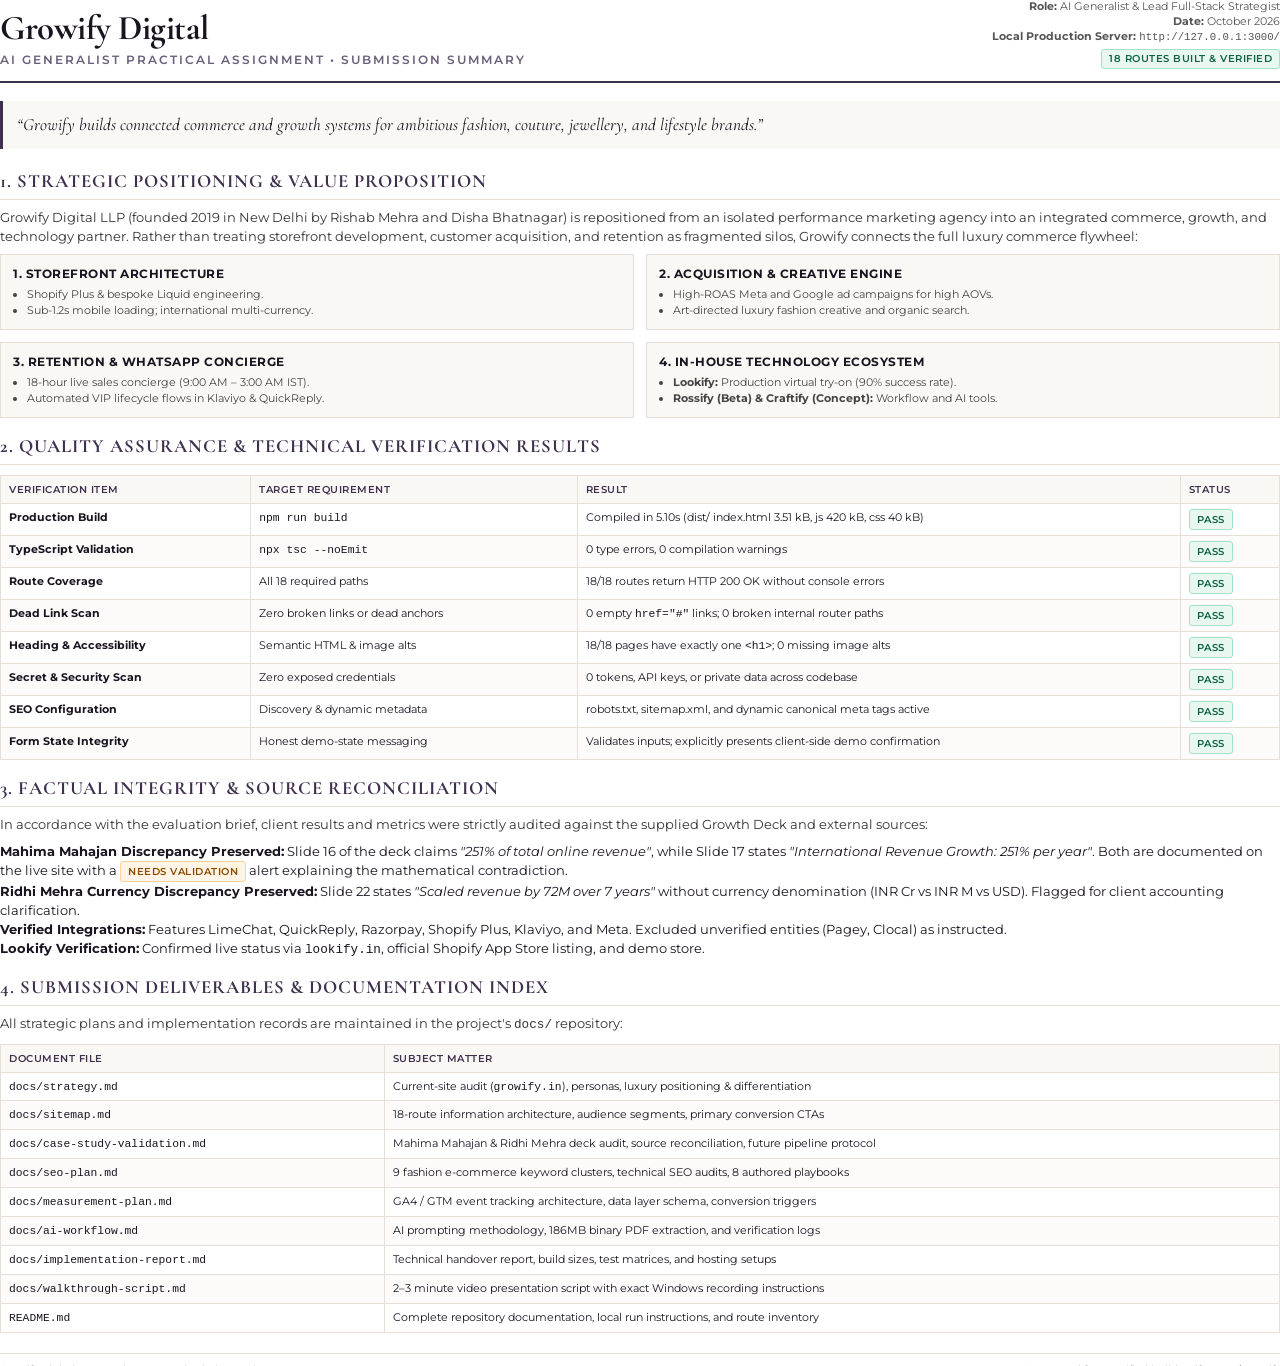
==== submission/summary_template.html @ 9dc59049 "docs: add root README, submission summary, walkthrough script, deployment configs, and submission PD" ====
<!DOCTYPE html>
<html lang="en">
<head>
  <meta charset="UTF-8">
  <title>Executive Submission Summary — Growify Digital</title>
  <style>
    @import url('https://fonts.googleapis.com/css2?family=Cormorant+Garamond:ital,wght@0,400;0,600;0,700;1,400&family=Montserrat:wght@300;400;500;600;700&display=swap');
    
    @page {
      size: A4;
      margin: 18mm 16mm 18mm 16mm;
    }
    
    * {
      box-sizing: border-box;
      margin: 0;
      padding: 0;
    }

    body {
      font-family: 'Montserrat', sans-serif;
      font-size: 9.5pt;
      line-height: 1.5;
      color: #1A1420;
      background: #FFFFFF;
      -webkit-print-color-adjust: exact;
      print-color-adjust: exact;
    }

    .header-bar {
      border-bottom: 2px solid #3F304D;
      padding-bottom: 12px;
      margin-bottom: 18px;
      display: flex;
      justify-content: space-between;
      align-items: flex-end;
    }

    .brand-title {
      font-family: 'Cormorant Garamond', Georgia, serif;
      font-size: 26pt;
      font-weight: 700;
      letter-spacing: -0.5px;
      color: #1A1420;
      line-height: 1.1;
    }

    .brand-subtitle {
      font-size: 9pt;
      text-transform: uppercase;
      letter-spacing: 2px;
      color: #6B5E7B;
      font-weight: 600;
      margin-top: 4px;
    }

    .meta-box {
      text-align: right;
      font-size: 8pt;
      color: #555;
      line-height: 1.4;
    }

    .badge {
      display: inline-block;
      padding: 2px 7px;
      border-radius: 3px;
      font-size: 7.5pt;
      font-weight: 600;
      text-transform: uppercase;
      letter-spacing: 0.5px;
    }

    .badge-plum {
      background: #F3EBF7;
      color: #3F304D;
      border: 1px solid #BB96DA;
    }

    .badge-pass {
      background: #E8F7F0;
      color: #0E6245;
      border: 1px solid #A3E0C8;
    }

    .badge-validation {
      background: #FFF4E5;
      color: #8C4B00;
      border: 1px solid #FFD199;
    }

    .positioning-card {
      background: #FAF8F5;
      border-left: 3px solid #3F304D;
      padding: 12px 14px;
      margin-bottom: 18px;
    }

    .positioning-text {
      font-family: 'Cormorant Garamond', Georgia, serif;
      font-size: 13pt;
      font-style: italic;
      color: #1A1420;
      line-height: 1.4;
    }

    h2 {
      font-family: 'Cormorant Garamond', Georgia, serif;
      font-size: 14pt;
      font-weight: 700;
      color: #3F304D;
      border-bottom: 1px solid #E5DFD7;
      padding-bottom: 4px;
      margin-top: 14px;
      margin-bottom: 8px;
      text-transform: uppercase;
      letter-spacing: 1px;
    }

    p {
      margin-bottom: 8px;
      color: #333333;
    }

    table {
      width: 100%;
      border-collapse: collapse;
      margin: 10px 0 14px 0;
      font-size: 8.5pt;
    }

    th {
      background: #FAF8F5;
      color: #3F304D;
      text-align: left;
      font-weight: 600;
      padding: 6px 8px;
      border: 1px solid #E5DFD7;
      text-transform: uppercase;
      font-size: 7.5pt;
      letter-spacing: 0.5px;
    }

    td {
      padding: 5px 8px;
      border: 1px solid #E5DFD7;
      vertical-align: top;
    }

    tr:nth-child(even) td {
      background: #FCFBF9;
    }

    .grid-2 {
      display: grid;
      grid-template-columns: 1fr 1fr;
      gap: 12px;
      margin-bottom: 12px;
    }

    .card {
      background: #FAF8F5;
      border: 1px solid #E5DFD7;
      padding: 10px 12px;
    }

    .card h3 {
      font-family: 'Montserrat', sans-serif;
      font-size: 9pt;
      font-weight: 700;
      color: #1A1420;
      margin-bottom: 4px;
      text-transform: uppercase;
      letter-spacing: 0.5px;
    }

    .card ul {
      padding-left: 14px;
      color: #444;
      font-size: 8.5pt;
      line-height: 1.4;
    }

    .footer {
      margin-top: 20px;
      border-top: 1px solid #E5DFD7;
      padding-top: 8px;
      display: flex;
      justify-content: space-between;
      font-size: 7.5pt;
      color: #777;
    }
  </style>
</head>
<body>

  <div class="header-bar">
    <div>
      <div class="brand-title">Growify Digital</div>
      <div class="brand-subtitle">AI Generalist Practical Assignment &bull; Submission Summary</div>
    </div>
    <div class="meta-box">
      <strong>Role:</strong> AI Generalist & Lead Full-Stack Strategist<br>
      <strong>Date:</strong> October 2026<br>
      <strong>Local Production Server:</strong> <code>http://127.0.0.1:3000/</code><br>
      <span class="badge badge-pass" style="margin-top:4px;">18 Routes Built &amp; Verified</span>
    </div>
  </div>

  <div class="positioning-card">
    <div class="positioning-text">
      &ldquo;Growify builds connected commerce and growth systems for ambitious fashion, couture, jewellery, and lifestyle brands.&rdquo;
    </div>
  </div>

  <h2>1. Strategic Positioning &amp; Value Proposition</h2>
  <p>
    Growify Digital LLP (founded 2019 in New Delhi by Rishab Mehra and Disha Bhatnagar) is repositioned from an isolated performance marketing agency into an integrated commerce, growth, and technology partner. Rather than treating storefront development, customer acquisition, and retention as fragmented silos, Growify connects the full luxury commerce flywheel:
  </p>
  <div class="grid-2">
    <div class="card">
      <h3>1. Storefront Architecture</h3>
      <ul>
        <li>Shopify Plus &amp; bespoke Liquid engineering.</li>
        <li>Sub-1.2s mobile loading; international multi-currency.</li>
      </ul>
    </div>
    <div class="card">
      <h3>2. Acquisition &amp; Creative Engine</h3>
      <ul>
        <li>High-ROAS Meta and Google ad campaigns for high AOVs.</li>
        <li>Art-directed luxury fashion creative and organic search.</li>
      </ul>
    </div>
    <div class="card">
      <h3>3. Retention &amp; WhatsApp Concierge</h3>
      <ul>
        <li>18-hour live sales concierge (9:00 AM – 3:00 AM IST).</li>
        <li>Automated VIP lifecycle flows in Klaviyo &amp; QuickReply.</li>
      </ul>
    </div>
    <div class="card">
      <h3>4. In-House Technology Ecosystem</h3>
      <ul>
        <li><strong>Lookify:</strong> Production virtual try-on (90% success rate).</li>
        <li><strong>Rossify (Beta) &amp; Craftify (Concept):</strong> Workflow and AI tools.</li>
      </ul>
    </div>
  </div>

  <h2>2. Quality Assurance &amp; Technical Verification Results</h2>
  <table>
    <thead>
      <tr>
        <th>Verification Item</th>
        <th>Target Requirement</th>
        <th>Result</th>
        <th>Status</th>
      </tr>
    </thead>
    <tbody>
      <tr>
        <td><strong>Production Build</strong></td>
        <td><code>npm run build</code></td>
        <td>Compiled in 5.10s (dist/ index.html 3.51 kB, js 420 kB, css 40 kB)</td>
        <td><span class="badge badge-pass">PASS</span></td>
      </tr>
      <tr>
        <td><strong>TypeScript Validation</strong></td>
        <td><code>npx tsc --noEmit</code></td>
        <td>0 type errors, 0 compilation warnings</td>
        <td><span class="badge badge-pass">PASS</span></td>
      </tr>
      <tr>
        <td><strong>Route Coverage</strong></td>
        <td>All 18 required paths</td>
        <td>18/18 routes return HTTP 200 OK without console errors</td>
        <td><span class="badge badge-pass">PASS</span></td>
      </tr>
      <tr>
        <td><strong>Dead Link Scan</strong></td>
        <td>Zero broken links or dead anchors</td>
        <td>0 empty <code>href="#"</code> links; 0 broken internal router paths</td>
        <td><span class="badge badge-pass">PASS</span></td>
      </tr>
      <tr>
        <td><strong>Heading &amp; Accessibility</strong></td>
        <td>Semantic HTML &amp; image alts</td>
        <td>18/18 pages have exactly one <code>&lt;h1&gt;</code>; 0 missing image alts</td>
        <td><span class="badge badge-pass">PASS</span></td>
      </tr>
      <tr>
        <td><strong>Secret &amp; Security Scan</strong></td>
        <td>Zero exposed credentials</td>
        <td>0 tokens, API keys, or private data across codebase</td>
        <td><span class="badge badge-pass">PASS</span></td>
      </tr>
      <tr>
        <td><strong>SEO Configuration</strong></td>
        <td>Discovery &amp; dynamic metadata</td>
        <td>robots.txt, sitemap.xml, and dynamic canonical meta tags active</td>
        <td><span class="badge badge-pass">PASS</span></td>
      </tr>
      <tr>
        <td><strong>Form State Integrity</strong></td>
        <td>Honest demo-state messaging</td>
        <td>Validates inputs; explicitly presents client-side demo confirmation</td>
        <td><span class="badge badge-pass">PASS</span></td>
      </tr>
    </tbody>
  </table>

  <h2>3. Factual Integrity &amp; Source Reconciliation</h2>
  <p>
    In accordance with the evaluation brief, client results and metrics were strictly audited against the supplied Growth Deck and external sources:
  </p>
  <ul>
    <li><strong>Mahima Mahajan Discrepancy Preserved:</strong> Slide 16 of the deck claims <em>"251% of total online revenue"</em>, while Slide 17 states <em>"International Revenue Growth: 251% per year"</em>. Both are documented on the live site with a <span class="badge badge-validation">NEEDS VALIDATION</span> alert explaining the mathematical contradiction.</li>
    <li><strong>Ridhi Mehra Currency Discrepancy Preserved:</strong> Slide 22 states <em>"Scaled revenue by 72M over 7 years"</em> without currency denomination (INR Cr vs INR M vs USD). Flagged for client accounting clarification.</li>
    <li><strong>Verified Integrations:</strong> Features LimeChat, QuickReply, Razorpay, Shopify Plus, Klaviyo, and Meta. Excluded unverified entities (Pagey, Clocal) as instructed.</li>
    <li><strong>Lookify Verification:</strong> Confirmed live status via <code>lookify.in</code>, official Shopify App Store listing, and demo store.</li>
  </ul>

  <h2>4. Submission Deliverables &amp; Documentation Index</h2>
  <p>
    All strategic plans and implementation records are maintained in the project's <code>docs/</code> repository:
  </p>
  <table style="margin-bottom:6px;">
    <thead>
      <tr>
        <th>Document File</th>
        <th>Subject Matter</th>
      </tr>
    </thead>
    <tbody>
      <tr>
        <td><code>docs/strategy.md</code></td>
        <td>Current-site audit (<code>growify.in</code>), personas, luxury positioning &amp; differentiation</td>
      </tr>
      <tr>
        <td><code>docs/sitemap.md</code></td>
        <td>18-route information architecture, audience segments, primary conversion CTAs</td>
      </tr>
      <tr>
        <td><code>docs/case-study-validation.md</code></td>
        <td>Mahima Mahajan &amp; Ridhi Mehra deck audit, source reconciliation, future pipeline protocol</td>
      </tr>
      <tr>
        <td><code>docs/seo-plan.md</code></td>
        <td>9 fashion e-commerce keyword clusters, technical SEO audits, 8 authored playbooks</td>
      </tr>
      <tr>
        <td><code>docs/measurement-plan.md</code></td>
        <td>GA4 / GTM event tracking architecture, data layer schema, conversion triggers</td>
      </tr>
      <tr>
        <td><code>docs/ai-workflow.md</code></td>
        <td>AI prompting methodology, 186MB binary PDF extraction, and verification logs</td>
      </tr>
      <tr>
        <td><code>docs/implementation-report.md</code></td>
        <td>Technical handover report, build sizes, test matrices, and hosting setups</td>
      </tr>
      <tr>
        <td><code>docs/walkthrough-script.md</code></td>
        <td>2–3 minute video presentation script with exact Windows recording instructions</td>
      </tr>
      <tr>
        <td><code>README.md</code></td>
        <td>Complete repository documentation, local run instructions, and route inventory</td>
      </tr>
    </tbody>
  </table>

  <div class="footer">
    <div>Growify Digital LLP &bull; Assignment Submission Package</div>
    <div>Generated from verified build artifacts &bull; C:\growify</div>
  </div>

</body>
</html>
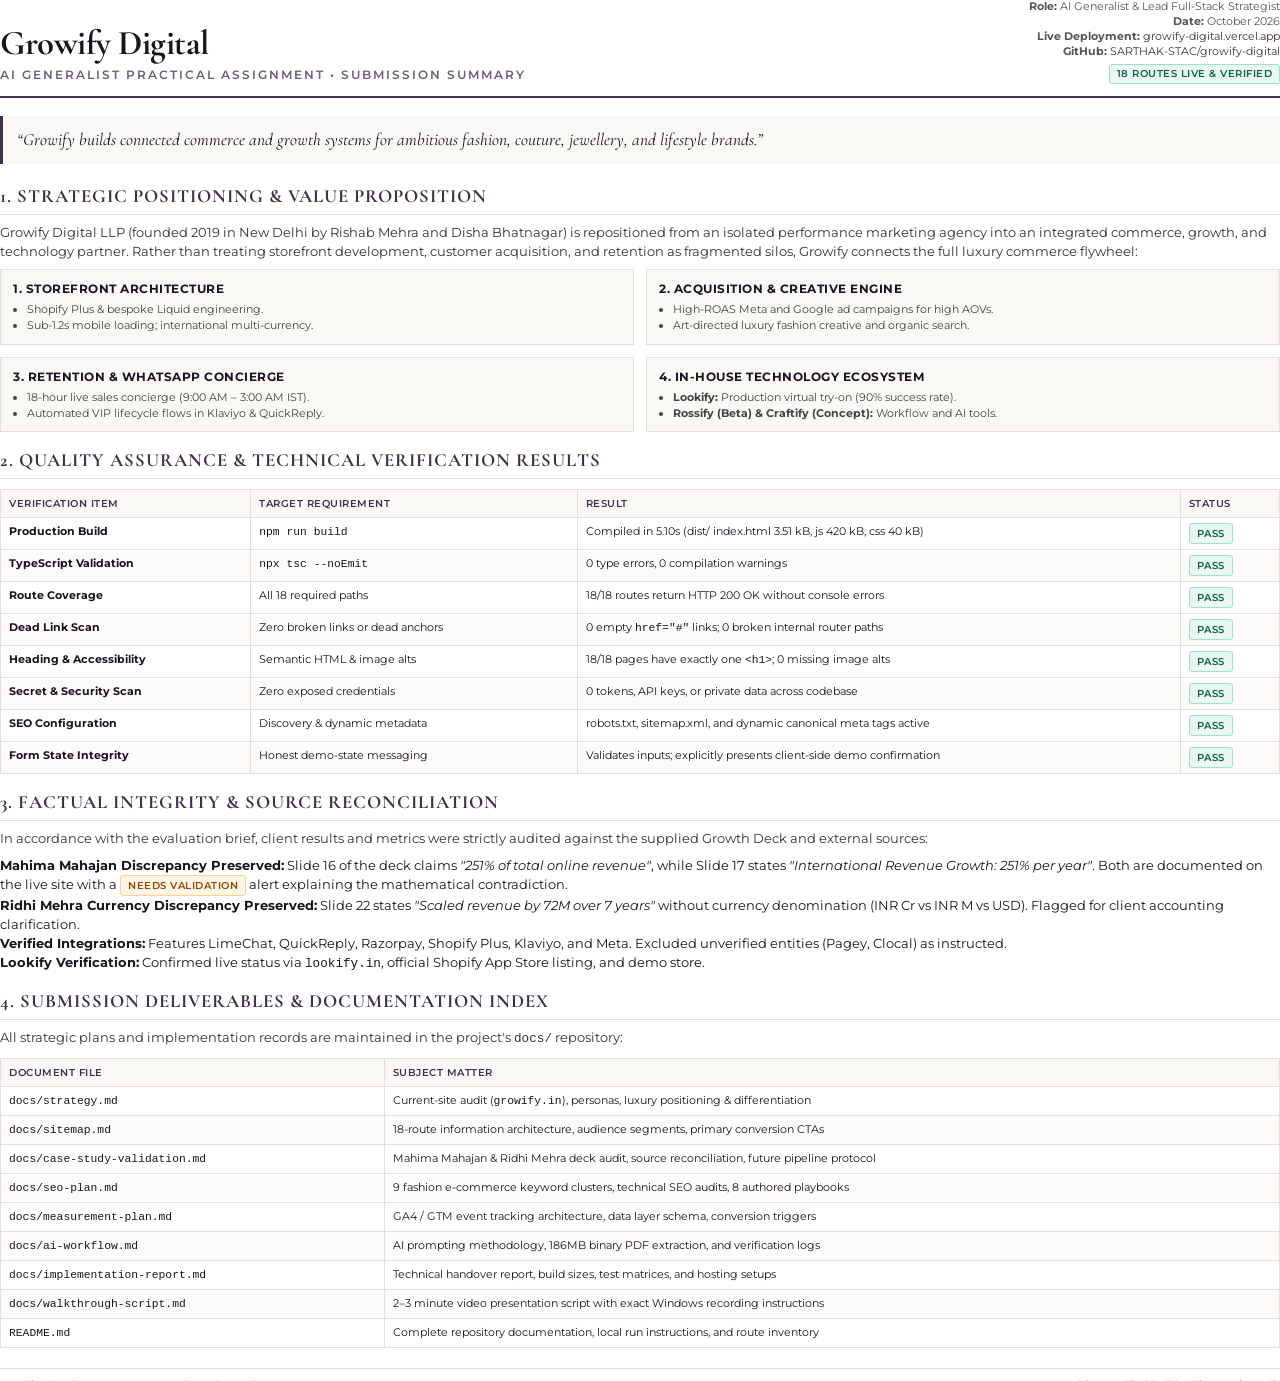
==== commit 2fe4ee93: "docs: update production deployment URL across README, summary, and PDF" ====
--- a/submission/summary_template.html
+++ b/submission/summary_template.html
@@ -202,10 +202,12 @@
     <div class="meta-box">
       <strong>Role:</strong> AI Generalist & Lead Full-Stack Strategist<br>
       <strong>Date:</strong> October 2026<br>
-      <strong>Local Production Server:</strong> <code>http://127.0.0.1:3000/</code><br>
-      <span class="badge badge-pass" style="margin-top:4px;">18 Routes Built &amp; Verified</span>
+      <strong>Live Deployment:</strong> <a href="https://growify-digital.vercel.app" style="color:#3F304D;text-decoration:none;">growify-digital.vercel.app</a><br>
+      <strong>GitHub:</strong> <a href="https://github.com/SARTHAK-STAC/growify-digital" style="color:#3F304D;text-decoration:none;">SARTHAK-STAC/growify-digital</a><br>
+      <span class="badge badge-pass" style="margin-top:4px;">18 Routes Live &amp; Verified</span>
     </div>
   </div>
+
 
   <div class="positioning-card">
     <div class="positioning-text">
